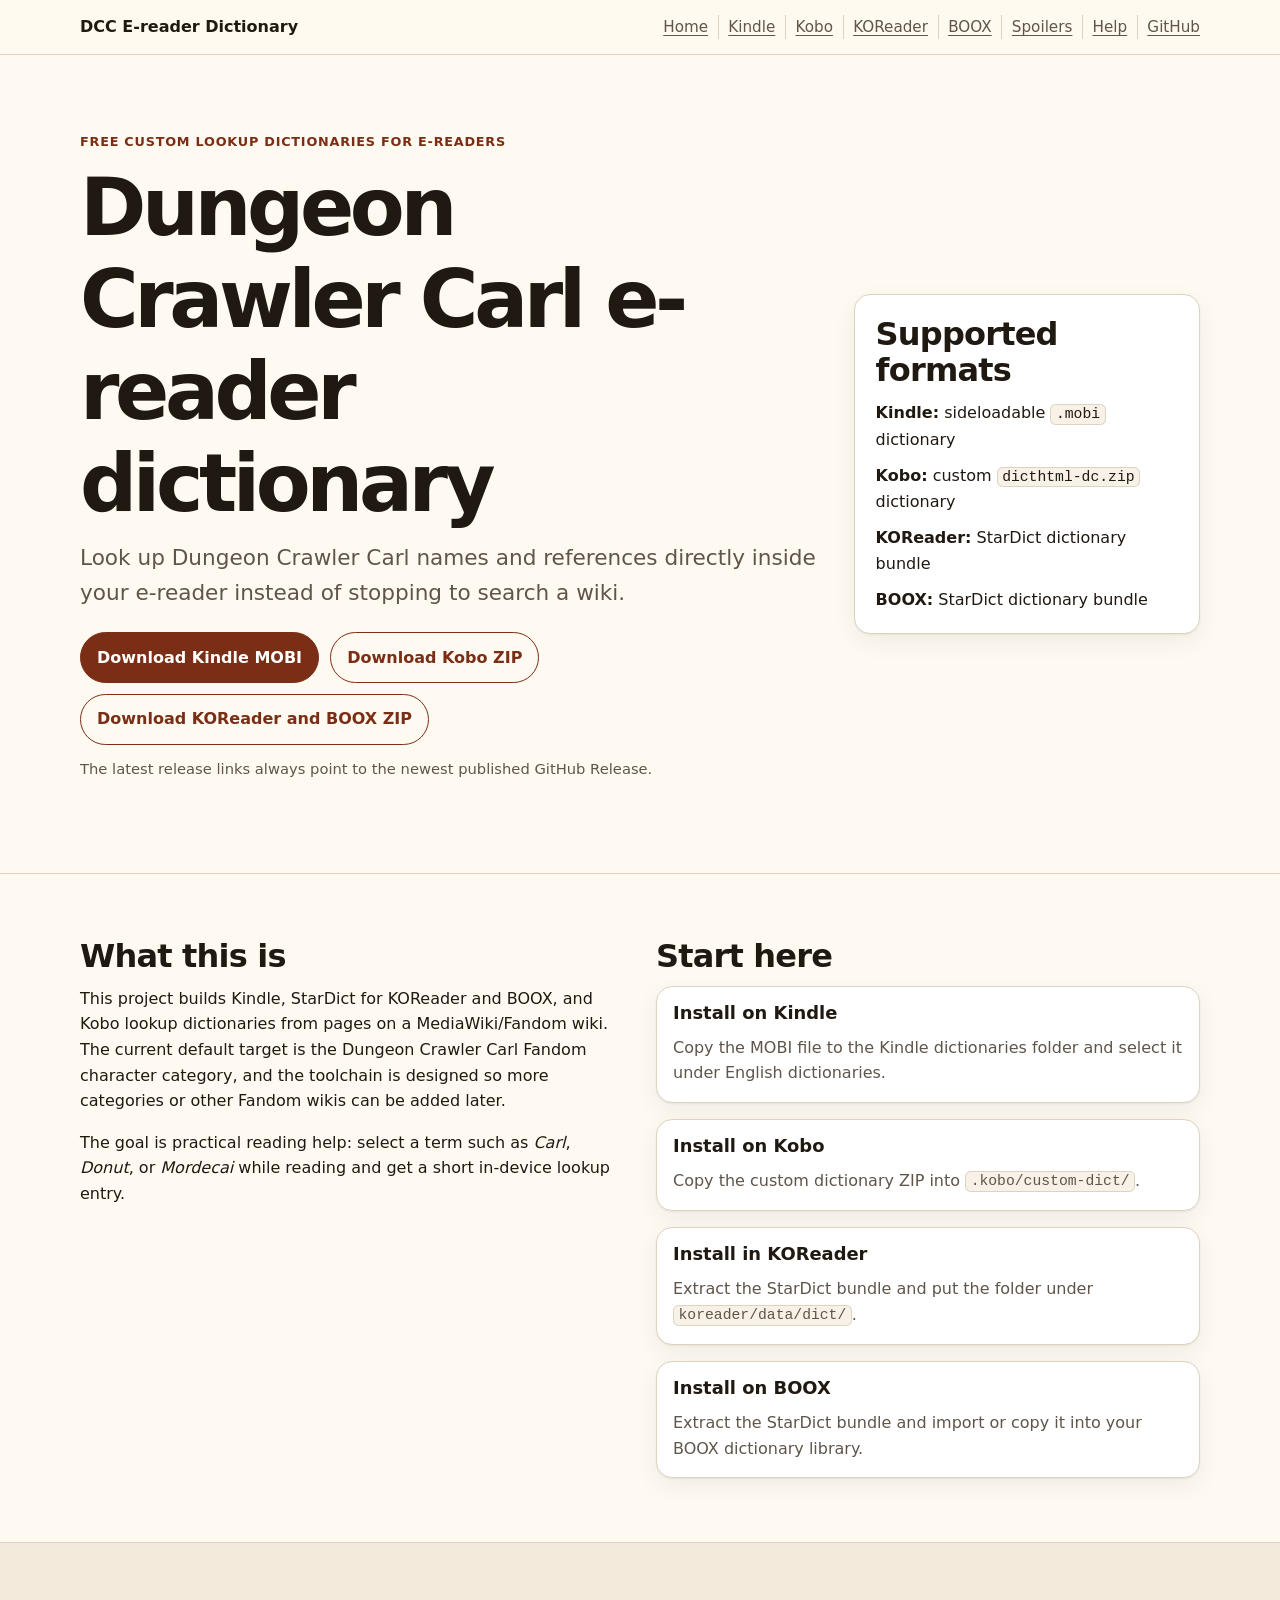
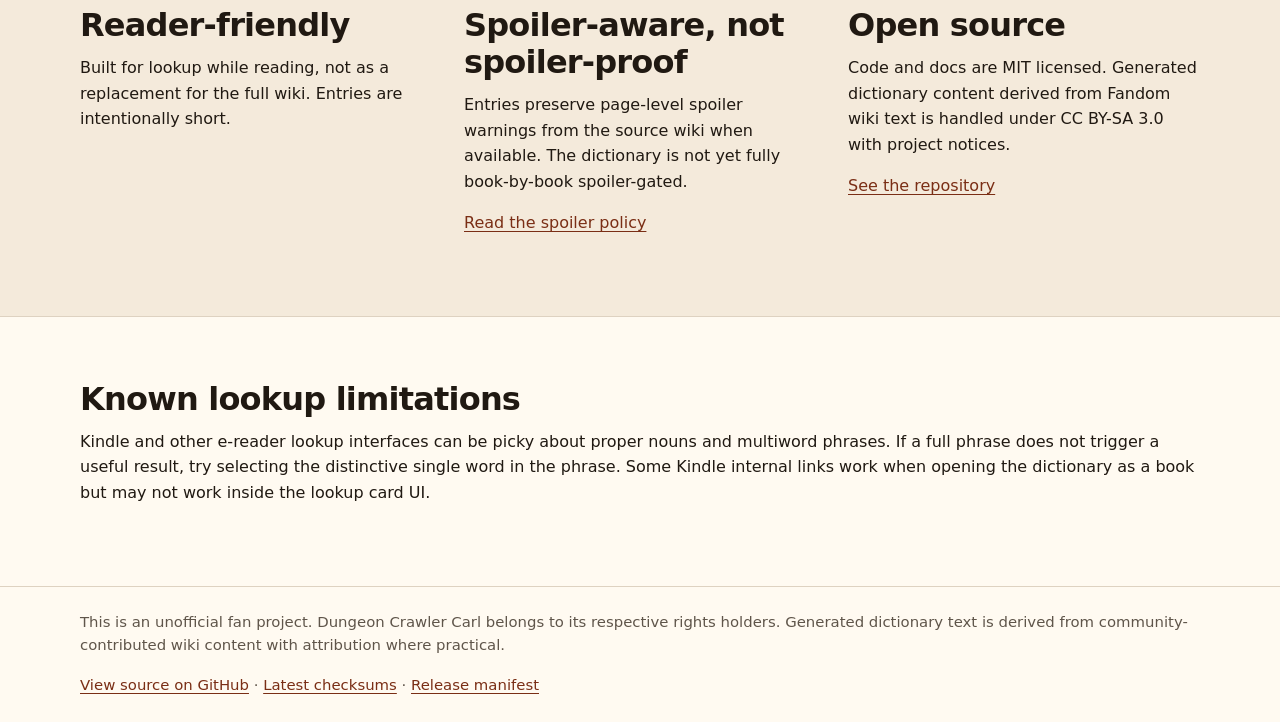
==== docs/index.html @ 83f8b3a8 "shrinking image sizes" ====
<!doctype html>
    <html lang="en">
    <head>
      <meta charset="utf-8">
      <meta name="viewport" content="width=device-width, initial-scale=1">
      <title>Dungeon Crawler Carl E-reader Dictionary</title>
      <meta name="description" content="A free custom Dungeon Crawler Carl lookup dictionary for Kindle, Kobo, KOReader, and BOOX.">
      <link rel="canonical" href="https://jmcguire.github.io/dungeon-crawler-carl-dict/">
      <meta property="og:type" content="website">
      <meta property="og:title" content="Dungeon Crawler Carl E-reader Dictionary">
      <meta property="og:description" content="A free custom Dungeon Crawler Carl lookup dictionary for Kindle, Kobo, KOReader, and BOOX.">
      <meta property="og:url" content="https://jmcguire.github.io/dungeon-crawler-carl-dict/">
      <meta property="og:image" content="https://jmcguire.github.io/dungeon-crawler-carl-dict/assets/social-card.jpg">
      <meta name="twitter:image" content="https://jmcguire.github.io/dungeon-crawler-carl-dict/assets/social-card.jpg">
      <meta name="twitter:card" content="summary_image_large">
      <meta name="google-site-verification" content="6KYwPrCHCxUuJw46l6IV0pWJskL85fET1DOc3cIApsE" />
      <link rel="stylesheet" href="styles.css">
      <script type="application/ld+json">
      {
        "@context": "https://schema.org",
        "@type": "SoftwareApplication",
        "name": "Dungeon Crawler Carl E-reader Dictionary",
        "applicationCategory": "ReferenceApplication",
        "operatingSystem": "Kindle, Kobo, KOReader, BOOX",
        "description": "A free custom Dungeon Crawler Carl lookup dictionary for Kindle, Kobo, KOReader, and BOOX.",
        "url": "https://jmcguire.github.io/dungeon-crawler-carl-dict/",
        "downloadUrl": "https://github.com/jmcguire/dungeon-crawler-carl-dict/releases/latest",
        "softwareVersion": "latest",
        "license": "https://github.com/jmcguire/dungeon-crawler-carl-dict/blob/main/LICENSE",
        "codeRepository": "https://github.com/jmcguire/dungeon-crawler-carl-dict",
        "author": {
          "@type": "Person",
          "name": "Justin McGuire"
        }
      }
      </script>

    </head>
    <body>
      <a class="skip-link" href="#main">Skip to content</a>
      <header class="site-header">
        <div class="container header-inner">
          <a class="brand" href="index.html">DCC E-reader Dictionary</a>

        <nav class="site-nav" aria-label="Primary navigation">
          <a href="index.html">Home</a>
          <a href="install-kindle/">Kindle</a>
          <a href="install-kobo/">Kobo</a>
          <a href="install-koreader/">KOReader</a>
          <a href="install-boox/">BOOX</a>
          <a href="spoilers/">Spoilers</a>
          <a href="help/">Help</a>
          <a href="https://github.com/jmcguire/dungeon-crawler-carl-dict">GitHub</a>
        </nav>

        </div>
      </header>
      <main id="main">
        <section class="hero">
  <div class="container hero-grid">
    <div>
      <p class="eyebrow">Free custom lookup dictionaries for e-readers</p>
      <h1>Dungeon Crawler Carl e-reader dictionary</h1>
      <p class="lede">Look up Dungeon Crawler Carl names and references directly inside your e-reader instead of stopping to search a wiki.</p>
      <div class="button-row" aria-label="Download options">
        <a class="button primary" href="https://github.com/jmcguire/dungeon-crawler-carl-dict/releases/latest/download/Dungeon-Crawler-Carl-Dictionary.mobi">Download Kindle MOBI</a>
        <a class="button" href="https://github.com/jmcguire/dungeon-crawler-carl-dict/releases/latest/download/dicthtml-dc.zip">Download Kobo ZIP</a>
        <a class="button" href="https://github.com/jmcguire/dungeon-crawler-carl-dict/releases/latest/download/Dungeon-Crawler-Carl-Dictionary-StarDict.zip">Download KOReader and BOOX ZIP</a>
      </div>
      <p class="small">The latest release links always point to the newest published GitHub Release.</p>
    </div>
    <aside class="callout" aria-label="Supported formats">
      <h2>Supported formats</h2>
      <ul class="clean-list">
        <li><strong>Kindle:</strong> sideloadable <code>.mobi</code> dictionary</li>
        <li><strong>Kobo:</strong> custom <code>dicthtml-dc.zip</code> dictionary</li>
        <li><strong>KOReader:</strong> StarDict dictionary bundle</li>
        <li><strong>BOOX:</strong> StarDict dictionary bundle</li>
      </ul>
    </aside>
  </div>
</section>

<section class="section">
  <div class="container two-column">
    <div>
      <h2>What this is</h2>
      <p>This project builds Kindle, StarDict for KOReader and BOOX, and Kobo lookup dictionaries from pages on a MediaWiki/Fandom wiki. The current default target is the Dungeon Crawler Carl Fandom character category, and the toolchain is designed so more categories or other Fandom wikis can be added later.</p>
      <p>The goal is practical reading help: select a term such as <em>Carl</em>, <em>Donut</em>, or <em>Mordecai</em> while reading and get a short in-device lookup entry.</p>
    </div>
    <div>
      <h2>Start here</h2>
      <div class="card-list">
        <a class="card" href="install-kindle/">
          <h3>Install on Kindle</h3>
          <p>Copy the MOBI file to the Kindle dictionaries folder and select it under English dictionaries.</p>
        </a>
        <a class="card" href="install-kobo/">
          <h3>Install on Kobo</h3>
          <p>Copy the custom dictionary ZIP into <code>.kobo/custom-dict/</code>.</p>
        </a>
        <a class="card" href="install-koreader/">
          <h3>Install in KOReader</h3>
          <p>Extract the StarDict bundle and put the folder under <code>koreader/data/dict/</code>.</p>
        </a>
        <a class="card" href="install-boox/">
          <h3>Install on BOOX</h3>
          <p>Extract the StarDict bundle and import or copy it into your BOOX dictionary library.</p>
        </a>
      </div>
    </div>
  </div>
</section>

<section class="section muted">
  <div class="container three-column">
    <div>
      <h2>Reader-friendly</h2>
      <p>Built for lookup while reading, not as a replacement for the full wiki. Entries are intentionally short.</p>
    </div>
    <div>
      <h2>Spoiler-aware, not spoiler-proof</h2>
      <p>Entries preserve page-level spoiler warnings from the source wiki when available. The dictionary is not yet fully book-by-book spoiler-gated.</p>
      <p><a href="spoilers/">Read the spoiler policy</a></p>
    </div>
    <div>
      <h2>Open source</h2>
      <p>Code and docs are MIT licensed. Generated dictionary content derived from Fandom wiki text is handled under CC BY-SA 3.0 with project notices.</p>
      <p><a href="https://github.com/jmcguire/dungeon-crawler-carl-dict">See the repository</a></p>
    </div>
  </div>
</section>

<section class="section">
  <div class="container">
    <h2>Known lookup limitations</h2>
    <p>Kindle and other e-reader lookup interfaces can be picky about proper nouns and multiword phrases. If a full phrase does not trigger a useful result, try selecting the distinctive single word in the phrase. Some Kindle internal links work when opening the dictionary as a book but may not work inside the lookup card UI.</p>
  </div>
</section>

      </main>
      <footer class="site-footer">
        <div class="container">
          <p>This is an unofficial fan project. Dungeon Crawler Carl belongs to its respective rights holders. Generated dictionary text is derived from community-contributed wiki content with attribution where practical.</p>
          <p><a href="https://github.com/jmcguire/dungeon-crawler-carl-dict">View source on GitHub</a> · <a href="https://github.com/jmcguire/dungeon-crawler-carl-dict/releases/latest/download/SHA256SUMS.txt">Latest checksums</a> · <a href="https://github.com/jmcguire/dungeon-crawler-carl-dict/releases/latest/download/release-manifest.json">Release manifest</a></p>
        </div>
      </footer>
    </body>
    </html>
---- docs/styles.css ----
:root {
  --bg: #fffaf1;
  --surface: #ffffff;
  --text: #201912;
  --muted: #5f554a;
  --border: #ded2c1;
  --accent: #7a2e15;
  --accent-dark: #4f1d0e;
  --soft: #f4eadb;
  --code: #f7f1e8;
  --shadow: 0 1px 2px rgba(0, 0, 0, 0.06), 0 8px 24px rgba(0, 0, 0, 0.06);
}

* {
  box-sizing: border-box;
}

html {
  font-size: 100%;
  scroll-behavior: smooth;
}

body {
  margin: 0;
  background: var(--bg);
  color: var(--text);
  font-family: system-ui, -apple-system, BlinkMacSystemFont, "Segoe UI", sans-serif;
  line-height: 1.6;
}

img, svg {
  max-width: 100%;
}

a {
  color: var(--accent);
  text-underline-offset: 0.18em;
}

a:hover {
  color: var(--accent-dark);
}

a:focus-visible,
button:focus-visible {
  outline: 3px solid var(--accent);
  outline-offset: 3px;
}

.container {
  width: min(1120px, calc(100% - 2rem));
  margin-inline: auto;
}

.narrow {
  max-width: 780px;
}

.skip-link {
  position: absolute;
  left: 1rem;
  top: 1rem;
  transform: translateY(-200%);
  background: var(--surface);
  padding: 0.5rem 0.75rem;
  border: 1px solid var(--border);
  border-radius: 0.5rem;
  z-index: 10;
}

.skip-link:focus {
  transform: translateY(0);
}

.site-header {
  border-bottom: 1px solid var(--border);
  background: rgba(255, 250, 241, 0.94);
}

.header-inner {
  display: flex;
  flex-wrap: wrap;
  align-items: center;
  justify-content: space-between;
  gap: 0.75rem 1rem;
  padding: 0.9rem 0;
}

.brand {
  font-weight: 800;
  color: var(--text);
  text-decoration: none;
}

.site-nav {
  display: flex;
  flex-wrap: wrap;
  gap: 0.35rem 0;
  align-items: center;
}

.site-nav a {
  color: var(--muted);
  font-size: 0.95rem;
  text-decoration: underline;
  text-decoration-thickness: 1px;
}

.site-nav a:hover {
  color: var(--accent);
}

.site-nav a + a {
  border-left: 1px solid var(--border);
  margin-left: 0.6rem;
  padding-left: 0.6rem;
}

.hero,
.page-title {
  padding: clamp(2.5rem, 6vw, 5rem) 0;
  border-bottom: 1px solid var(--border);
}

.hero-grid {
  display: grid;
  grid-template-columns: minmax(0, 1.5fr) minmax(280px, 0.7fr);
  gap: 2rem;
  align-items: center;
}

.eyebrow {
  margin: 0 0 0.6rem;
  color: var(--accent);
  font-weight: 800;
  letter-spacing: 0.06em;
  text-transform: uppercase;
  font-size: 0.8rem;
}

h1,
h2,
h3 {
  line-height: 1.15;
  margin: 0 0 0.7rem;
}

h1 {
  max-width: 12ch;
  font-size: clamp(2.35rem, 8vw, 5rem);
  letter-spacing: -0.055em;
}

.page-title h1 {
  max-width: 14ch;
}

h2 {
  font-size: clamp(1.45rem, 3vw, 2rem);
  letter-spacing: -0.025em;
}

h3 {
  font-size: 1.12rem;
}

p {
  margin: 0 0 1rem;
}

.lede {
  max-width: 62ch;
  color: var(--muted);
  font-size: clamp(1.1rem, 2.5vw, 1.35rem);
}

.small {
  color: var(--muted);
  font-size: 0.92rem;
}

.button-row {
  display: flex;
  flex-wrap: wrap;
  gap: 0.7rem;
  margin: 1.35rem 0 0.75rem;
}

.button {
  display: inline-flex;
  align-items: center;
  justify-content: center;
  min-height: 2.8rem;
  padding: 0.72rem 1rem;
  border: 1px solid var(--accent);
  border-radius: 999px;
  background: transparent;
  color: var(--accent);
  font-weight: 750;
  text-decoration: none;
}

.button:hover {
  background: var(--soft);
}

.button.primary {
  background: var(--accent);
  color: #fff;
}

.button.primary:hover {
  background: var(--accent-dark);
}

.callout,
.card {
  background: var(--surface);
  border: 1px solid var(--border);
  border-radius: 1rem;
  box-shadow: var(--shadow);
}

.callout {
  padding: 1.3rem;
}

.clean-list {
  list-style: none;
  margin: 0;
  padding: 0;
}

.clean-list li + li {
  margin-top: 0.65rem;
}

.section {
  padding: clamp(2rem, 5vw, 4rem) 0;
}

.section.muted {
  background: var(--soft);
  border-block: 1px solid var(--border);
}

.two-column,
.three-column {
  display: grid;
  gap: 2rem;
}

.two-column {
  grid-template-columns: repeat(2, minmax(0, 1fr));
}

.three-column {
  grid-template-columns: repeat(3, minmax(0, 1fr));
}

.card-list {
  display: grid;
  gap: 1rem;
}

.card {
  display: block;
  padding: 1rem;
  color: var(--text);
  text-decoration: none;
}

.card:hover {
  border-color: var(--accent);
}

.card p {
  color: var(--muted);
  margin-bottom: 0;
}

.steps {
  padding-left: 1.35rem;
}

.steps li + li {
  margin-top: 0.55rem;
}

code,
pre {
  font-family: ui-monospace, SFMono-Regular, Menlo, Consolas, "Liberation Mono", monospace;
}

code {
  background: var(--code);
  border: 1px solid var(--border);
  border-radius: 0.35rem;
  padding: 0.08rem 0.28rem;
  font-size: 0.92em;
}

pre {
  overflow-x: auto;
  background: var(--code);
  border: 1px solid var(--border);
  border-radius: 0.8rem;
  padding: 1rem;
  margin: 1rem 0 1.6rem;
}

pre code {
  background: transparent;
  border: 0;
  padding: 0;
}

.site-footer {
  border-top: 1px solid var(--border);
  color: var(--muted);
  padding: 1.5rem 0;
  font-size: 0.93rem;
}

.site-footer p:last-child {
  margin-bottom: 0;
}

@media (max-width: 820px) {
  .hero-grid,
  .two-column,
  .three-column {
    grid-template-columns: 1fr;
  }

  h1,
  .page-title h1 {
    max-width: 13ch;
  }
}

@media (max-width: 520px) {
  .button {
    width: 100%;
  }

  .header-inner {
    align-items: flex-start;
  }

  .site-nav {
    width: 100%;
  }
}

@media (prefers-reduced-motion: reduce) {
  html {
    scroll-behavior: auto;
  }
}
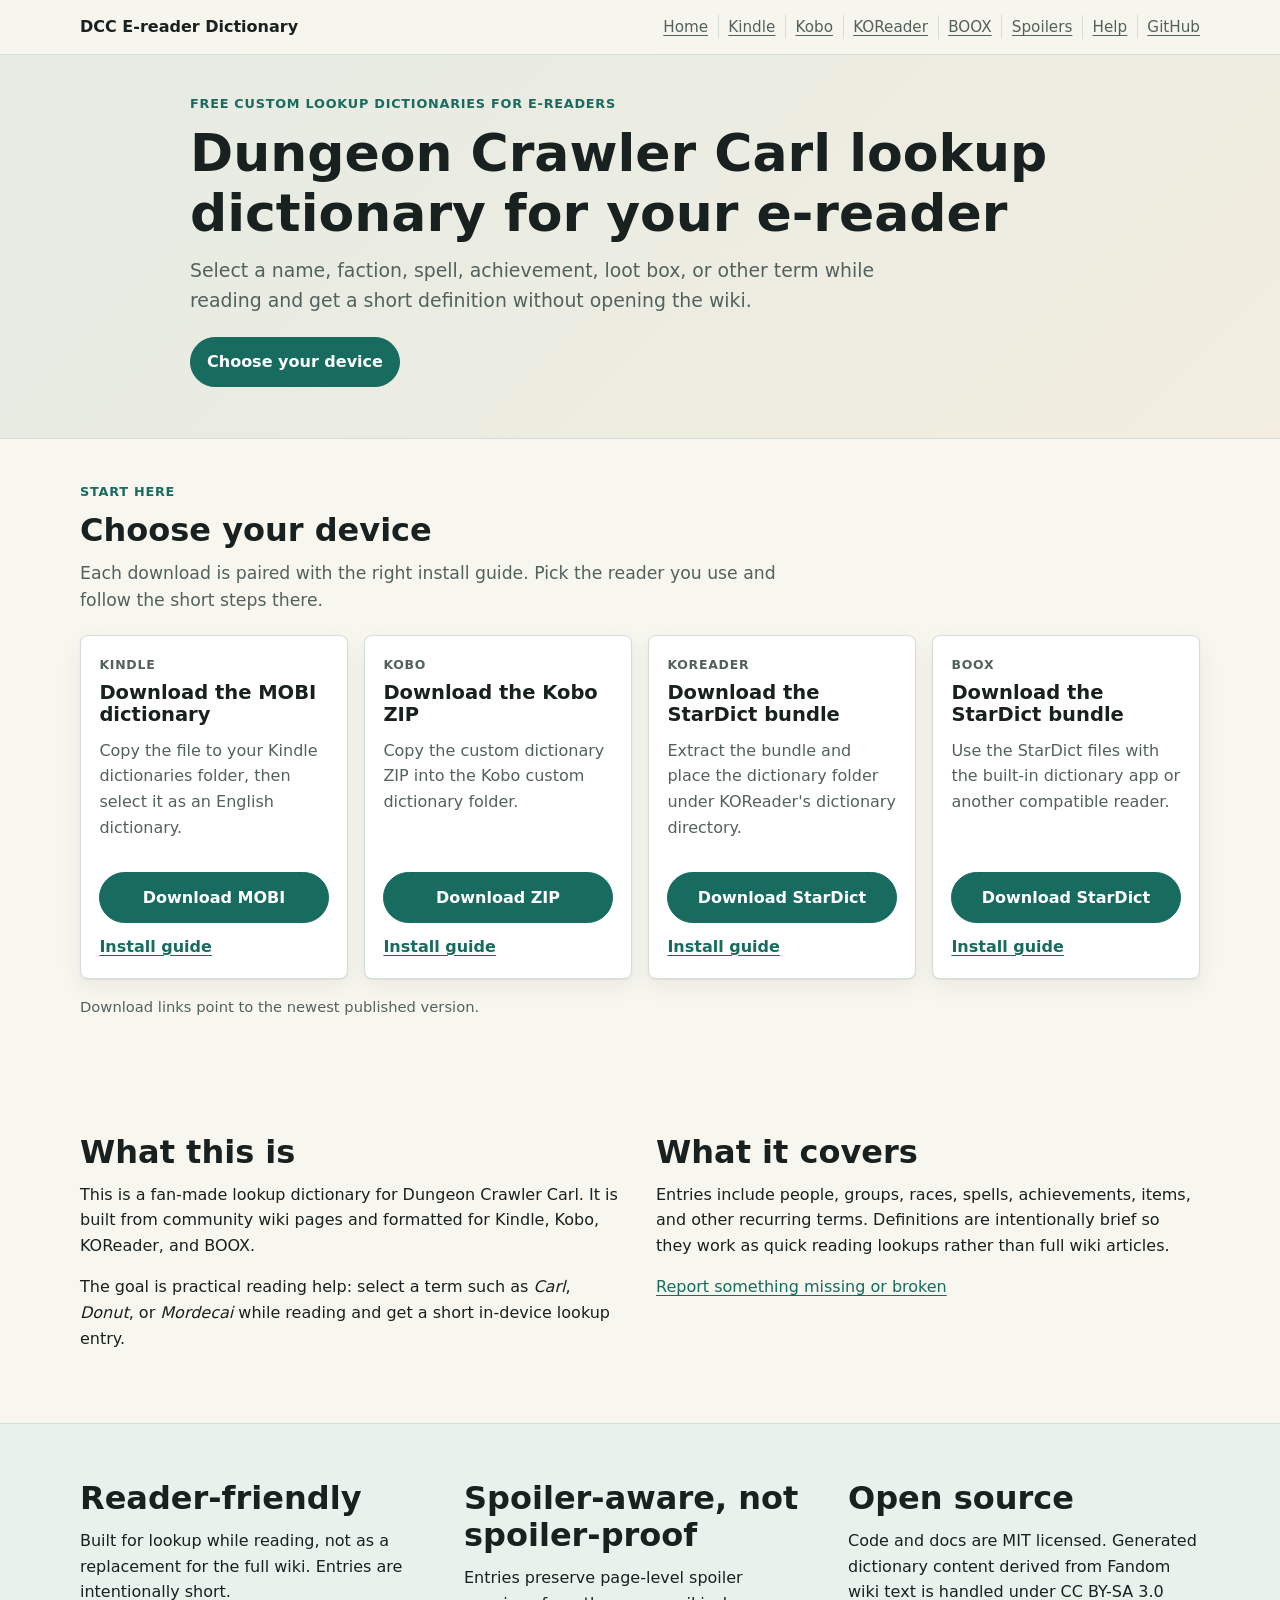
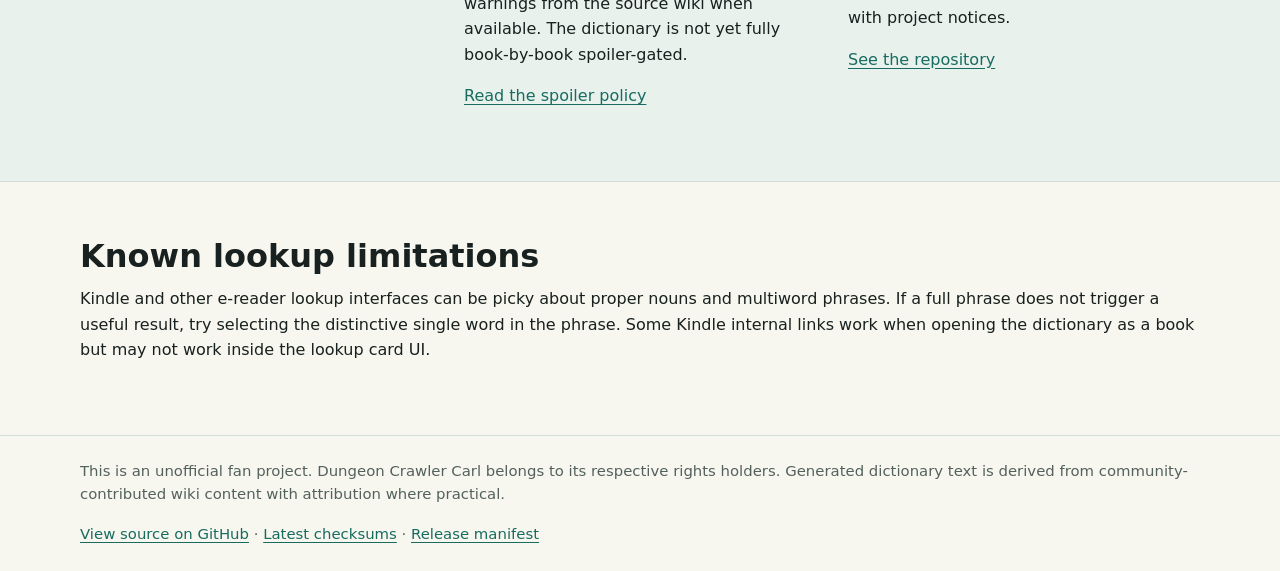
==== commit b48613ad: "Improve reader homepage device flow" ====
--- a/docs/index.html
+++ b/docs/index.html
@@ -57,27 +57,70 @@
       </header>
       <main id="main">
         <section class="hero">
-  <div class="container hero-grid">
-    <div>
-      <p class="eyebrow">Free custom lookup dictionaries for e-readers</p>
-      <h1>Dungeon Crawler Carl e-reader dictionary</h1>
-      <p class="lede">Look up Dungeon Crawler Carl names and references directly inside your e-reader instead of stopping to search a wiki.</p>
-      <div class="button-row" aria-label="Download options">
-        <a class="button primary" href="https://github.com/jmcguire/dungeon-crawler-carl-dict/releases/latest/download/Dungeon-Crawler-Carl-Dictionary.mobi">Download Kindle MOBI</a>
-        <a class="button" href="https://github.com/jmcguire/dungeon-crawler-carl-dict/releases/latest/download/dicthtml-dc.zip">Download Kobo ZIP</a>
-        <a class="button" href="https://github.com/jmcguire/dungeon-crawler-carl-dict/releases/latest/download/Dungeon-Crawler-Carl-Dictionary-StarDict.zip">Download KOReader and BOOX ZIP</a>
-      </div>
-      <p class="small">The latest release links always point to the newest published GitHub Release.</p>
+  <div class="container hero-copy">
+    <p class="eyebrow">Free custom lookup dictionaries for e-readers</p>
+    <h1>Dungeon Crawler Carl lookup dictionary for your e-reader</h1>
+    <p class="lede">Select a name, faction, spell, achievement, loot box, or other term while reading and get a short definition without opening the wiki.</p>
+    <div class="button-row">
+      <a class="button primary" href="#choose-device">Choose your device</a>
     </div>
-    <aside class="callout" aria-label="Supported formats">
-      <h2>Supported formats</h2>
-      <ul class="clean-list">
-        <li><strong>Kindle:</strong> sideloadable <code>.mobi</code> dictionary</li>
-        <li><strong>Kobo:</strong> custom <code>dicthtml-dc.zip</code> dictionary</li>
-        <li><strong>KOReader:</strong> StarDict dictionary bundle</li>
-        <li><strong>BOOX:</strong> StarDict dictionary bundle</li>
-      </ul>
-    </aside>
+  </div>
+</section>
+
+<section class="section device-section" id="choose-device">
+  <div class="container">
+    <div class="section-heading">
+      <p class="eyebrow">Start here</p>
+      <h2>Choose your device</h2>
+      <p>Each download is paired with the right install guide. Pick the reader you use and follow the short steps there.</p>
+    </div>
+    <div class="device-grid">
+      <article class="device-card">
+        <div>
+          <p class="device-label">Kindle</p>
+          <h3>Download the MOBI dictionary</h3>
+          <p>Copy the file to your Kindle dictionaries folder, then select it as an English dictionary.</p>
+        </div>
+        <div class="device-actions">
+          <a class="button primary" href="https://github.com/jmcguire/dungeon-crawler-carl-dict/releases/latest/download/Dungeon-Crawler-Carl-Dictionary.mobi">Download MOBI</a>
+          <a class="text-link" href="install-kindle/">Install guide</a>
+        </div>
+      </article>
+      <article class="device-card">
+        <div>
+          <p class="device-label">Kobo</p>
+          <h3>Download the Kobo ZIP</h3>
+          <p>Copy the custom dictionary ZIP into the Kobo custom dictionary folder.</p>
+        </div>
+        <div class="device-actions">
+          <a class="button primary" href="https://github.com/jmcguire/dungeon-crawler-carl-dict/releases/latest/download/dicthtml-dc.zip">Download ZIP</a>
+          <a class="text-link" href="install-kobo/">Install guide</a>
+        </div>
+      </article>
+      <article class="device-card">
+        <div>
+          <p class="device-label">KOReader</p>
+          <h3>Download the StarDict bundle</h3>
+          <p>Extract the bundle and place the dictionary folder under KOReader's dictionary directory.</p>
+        </div>
+        <div class="device-actions">
+          <a class="button primary" href="https://github.com/jmcguire/dungeon-crawler-carl-dict/releases/latest/download/Dungeon-Crawler-Carl-Dictionary-StarDict.zip">Download StarDict</a>
+          <a class="text-link" href="install-koreader/">Install guide</a>
+        </div>
+      </article>
+      <article class="device-card">
+        <div>
+          <p class="device-label">BOOX</p>
+          <h3>Download the StarDict bundle</h3>
+          <p>Use the StarDict files with the built-in dictionary app or another compatible reader.</p>
+        </div>
+        <div class="device-actions">
+          <a class="button primary" href="https://github.com/jmcguire/dungeon-crawler-carl-dict/releases/latest/download/Dungeon-Crawler-Carl-Dictionary-StarDict.zip">Download StarDict</a>
+          <a class="text-link" href="install-boox/">Install guide</a>
+        </div>
+      </article>
+    </div>
+    <p class="small release-note">Download links point to the newest published version.</p>
   </div>
 </section>
 
@@ -85,29 +128,13 @@
   <div class="container two-column">
     <div>
       <h2>What this is</h2>
-      <p>This project builds Kindle, StarDict for KOReader and BOOX, and Kobo lookup dictionaries from pages on a MediaWiki/Fandom wiki. The current default target is the Dungeon Crawler Carl Fandom character category, and the toolchain is designed so more categories or other Fandom wikis can be added later.</p>
+      <p>This is a fan-made lookup dictionary for Dungeon Crawler Carl. It is built from community wiki pages and formatted for Kindle, Kobo, KOReader, and BOOX.</p>
       <p>The goal is practical reading help: select a term such as <em>Carl</em>, <em>Donut</em>, or <em>Mordecai</em> while reading and get a short in-device lookup entry.</p>
     </div>
     <div>
-      <h2>Start here</h2>
-      <div class="card-list">
-        <a class="card" href="install-kindle/">
-          <h3>Install on Kindle</h3>
-          <p>Copy the MOBI file to the Kindle dictionaries folder and select it under English dictionaries.</p>
-        </a>
-        <a class="card" href="install-kobo/">
-          <h3>Install on Kobo</h3>
-          <p>Copy the custom dictionary ZIP into <code>.kobo/custom-dict/</code>.</p>
-        </a>
-        <a class="card" href="install-koreader/">
-          <h3>Install in KOReader</h3>
-          <p>Extract the StarDict bundle and put the folder under <code>koreader/data/dict/</code>.</p>
-        </a>
-        <a class="card" href="install-boox/">
-          <h3>Install on BOOX</h3>
-          <p>Extract the StarDict bundle and import or copy it into your BOOX dictionary library.</p>
-        </a>
-      </div>
+      <h2>What it covers</h2>
+      <p>Entries include people, groups, races, spells, achievements, items, and other recurring terms. Definitions are intentionally brief so they work as quick reading lookups rather than full wiki articles.</p>
+      <p><a href="help/">Report something missing or broken</a></p>
     </div>
   </div>
 </section>
--- a/docs/styles.css
+++ b/docs/styles.css
@@ -1,13 +1,13 @@
 :root {
-  --bg: #fffaf1;
+  --bg: #f7f6ef;
   --surface: #ffffff;
-  --text: #201912;
-  --muted: #5f554a;
-  --border: #ded2c1;
-  --accent: #7a2e15;
-  --accent-dark: #4f1d0e;
-  --soft: #f4eadb;
-  --code: #f7f1e8;
+  --text: #18211f;
+  --muted: #53615d;
+  --border: #d5ddd7;
+  --accent: #176b5f;
+  --accent-dark: #0f433d;
+  --soft: #e9f1ed;
+  --code: #eef3f0;
   --shadow: 0 1px 2px rgba(0, 0, 0, 0.06), 0 8px 24px rgba(0, 0, 0, 0.06);
 }
 
@@ -74,7 +74,7 @@
 
 .site-header {
   border-bottom: 1px solid var(--border);
-  background: rgba(255, 250, 241, 0.94);
+  background: rgba(247, 246, 239, 0.96);
 }
 
 .header-inner {
@@ -118,15 +118,18 @@
 
 .hero,
 .page-title {
-  padding: clamp(2.5rem, 6vw, 5rem) 0;
+  padding: 2.4rem 0;
   border-bottom: 1px solid var(--border);
 }
 
-.hero-grid {
-  display: grid;
-  grid-template-columns: minmax(0, 1.5fr) minmax(280px, 0.7fr);
-  gap: 2rem;
-  align-items: center;
+.hero {
+  background:
+    linear-gradient(135deg, rgba(23, 107, 95, 0.08), rgba(184, 135, 47, 0.08)),
+    var(--bg);
+}
+
+.hero-copy {
+  max-width: 900px;
 }
 
 .eyebrow {
@@ -146,9 +149,9 @@
 }
 
 h1 {
-  max-width: 12ch;
-  font-size: clamp(2.35rem, 8vw, 5rem);
-  letter-spacing: -0.055em;
+  max-width: 900px;
+  font-size: 3.25rem;
+  letter-spacing: 0;
 }
 
 .page-title h1 {
@@ -156,8 +159,8 @@
 }
 
 h2 {
-  font-size: clamp(1.45rem, 3vw, 2rem);
-  letter-spacing: -0.025em;
+  font-size: 2rem;
+  letter-spacing: 0;
 }
 
 h3 {
@@ -171,7 +174,7 @@
 .lede {
   max-width: 62ch;
   color: var(--muted);
-  font-size: clamp(1.1rem, 2.5vw, 1.35rem);
+  font-size: 1.18rem;
 }
 
 .small {
@@ -214,10 +217,11 @@
 }
 
 .callout,
-.card {
+.card,
+.device-card {
   background: var(--surface);
   border: 1px solid var(--border);
-  border-radius: 1rem;
+  border-radius: 0.5rem;
   box-shadow: var(--shadow);
 }
 
@@ -236,12 +240,75 @@
 }
 
 .section {
-  padding: clamp(2rem, 5vw, 4rem) 0;
+  padding: 3.5rem 0;
+}
+
+.device-section {
+  padding: 2.7rem 0;
 }
 
 .section.muted {
   background: var(--soft);
   border-block: 1px solid var(--border);
+}
+
+.section-heading {
+  max-width: 720px;
+  margin-bottom: 1.25rem;
+}
+
+.section-heading p:last-child {
+  color: var(--muted);
+  font-size: 1.08rem;
+}
+
+.device-grid {
+  display: grid;
+  grid-template-columns: repeat(4, minmax(0, 1fr));
+  gap: 1rem;
+}
+
+.device-card {
+  display: flex;
+  flex-direction: column;
+  justify-content: space-between;
+  min-height: 18rem;
+  padding: 1.15rem;
+}
+
+.device-card h3 {
+  font-size: 1.22rem;
+}
+
+.device-card p {
+  color: var(--muted);
+}
+
+.device-label {
+  margin-bottom: 0.45rem;
+  color: var(--accent);
+  font-size: 0.78rem;
+  font-weight: 850;
+  letter-spacing: 0.06em;
+  text-transform: uppercase;
+}
+
+.device-actions {
+  display: grid;
+  gap: 0.7rem;
+  margin-top: 1rem;
+}
+
+.device-actions .button {
+  width: 100%;
+}
+
+.text-link {
+  font-weight: 750;
+}
+
+.release-note {
+  margin-top: 1rem;
 }
 
 .two-column,
@@ -327,15 +394,23 @@
 }
 
 @media (max-width: 820px) {
-  .hero-grid,
   .two-column,
   .three-column {
     grid-template-columns: 1fr;
   }
 
+  .device-grid {
+    grid-template-columns: repeat(2, minmax(0, 1fr));
+  }
+
   h1,
   .page-title h1 {
-    max-width: 13ch;
+    max-width: 16ch;
+    font-size: 2.7rem;
+  }
+
+  h2 {
+    font-size: 1.7rem;
   }
 }
 
@@ -351,6 +426,33 @@
   .site-nav {
     width: 100%;
   }
+
+  .hero,
+  .page-title {
+    padding: 2.2rem 0;
+  }
+
+  h1,
+  .page-title h1 {
+    max-width: 100%;
+    font-size: 2.25rem;
+  }
+
+  .lede {
+    font-size: 1.08rem;
+  }
+
+  .section {
+    padding: 2.5rem 0;
+  }
+
+  .device-grid {
+    grid-template-columns: 1fr;
+  }
+
+  .device-card {
+    min-height: 0;
+  }
 }
 
 @media (prefers-reduced-motion: reduce) {
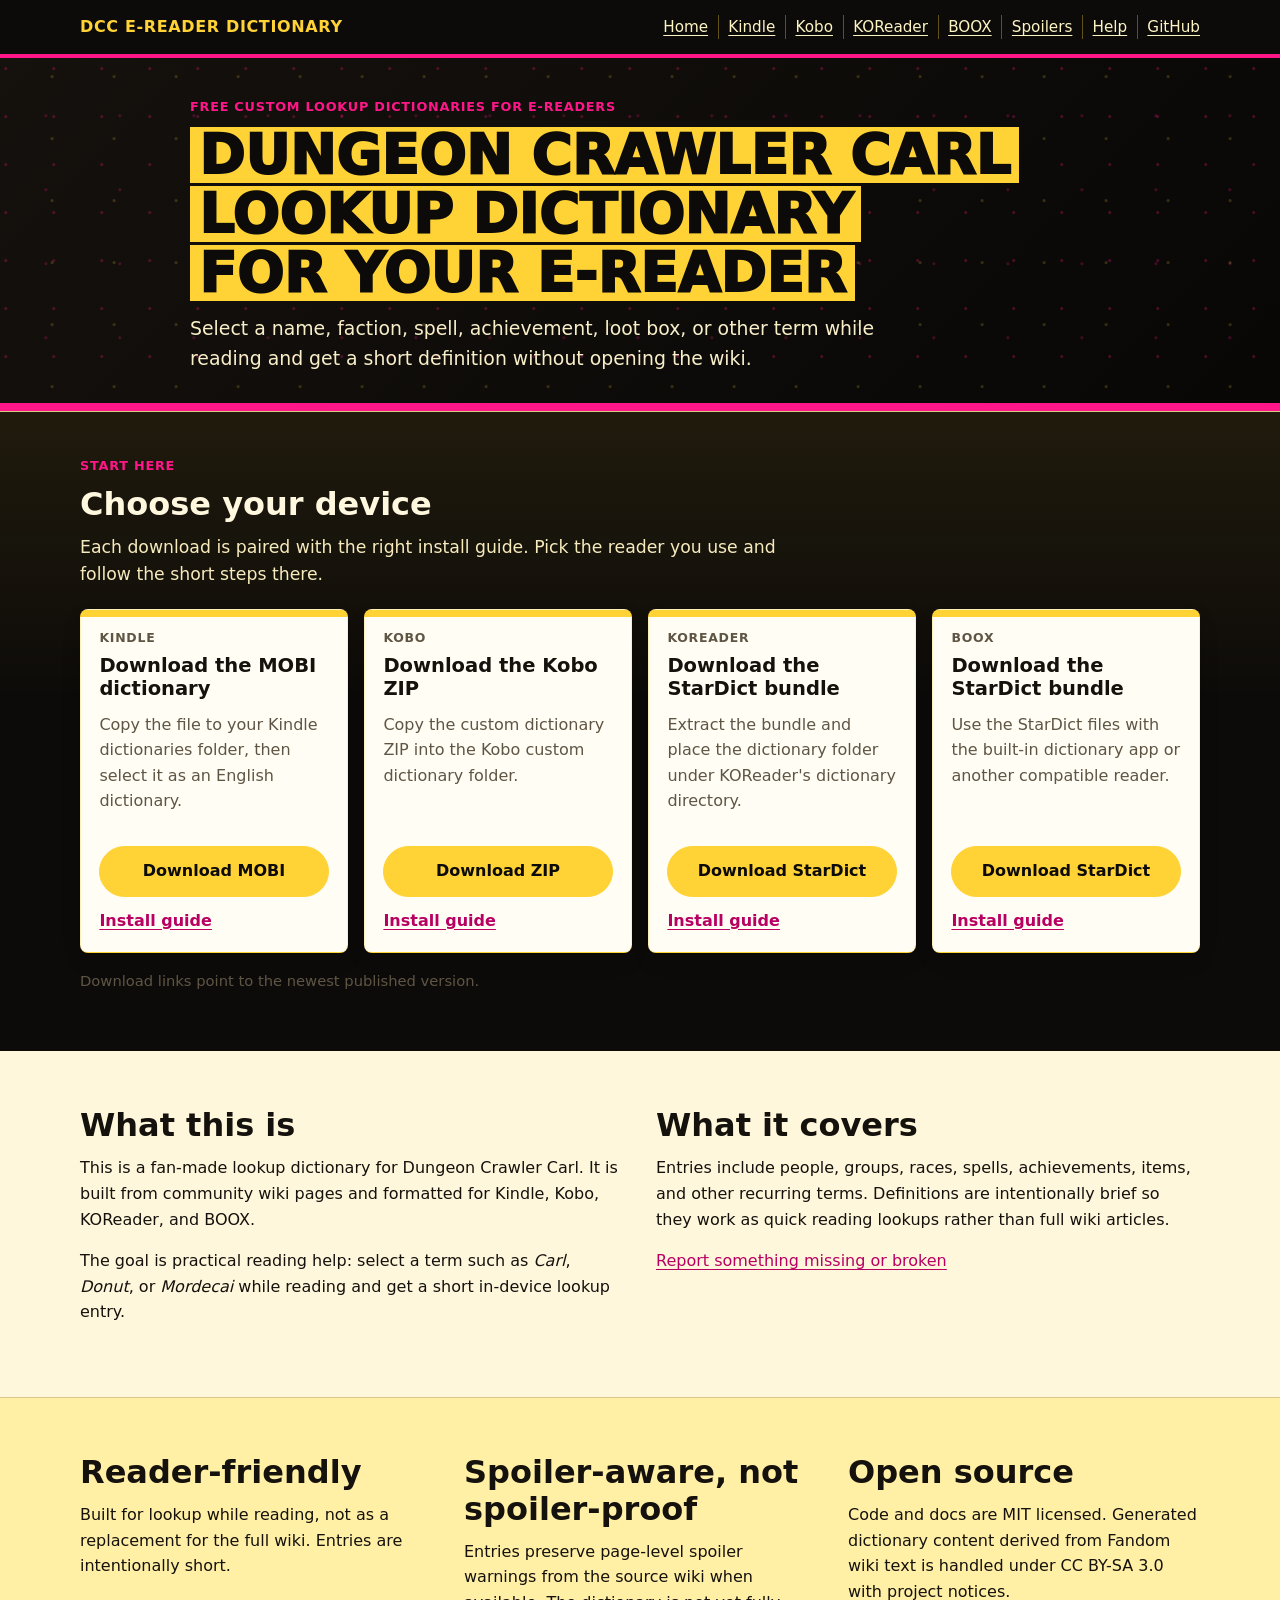
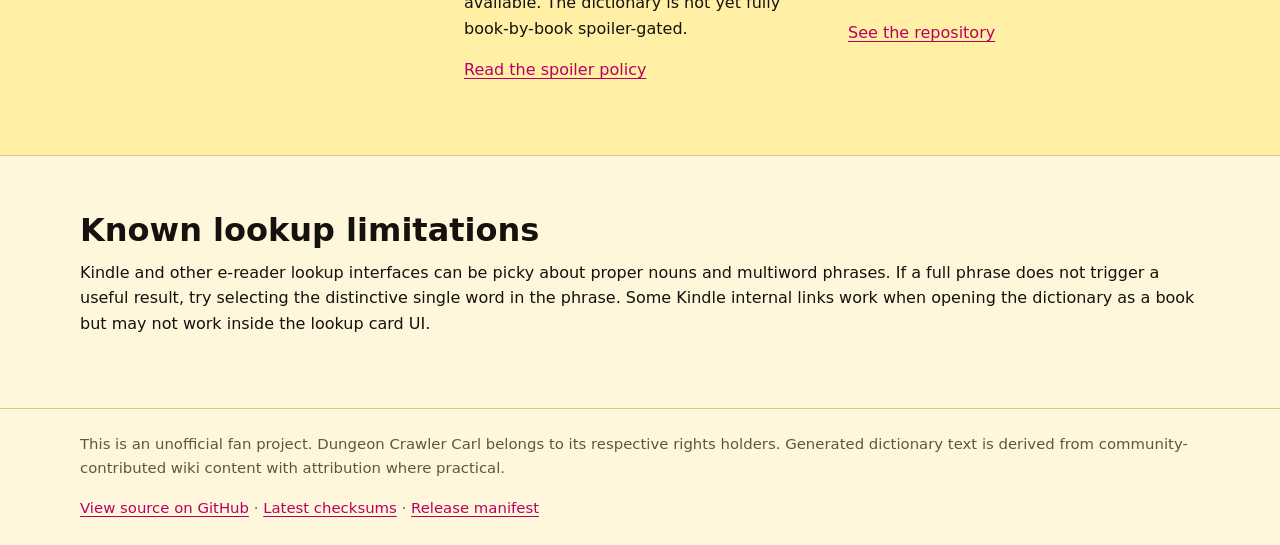
==== commit fa46ad7b: "more of a DCC-inspired design" ====
--- a/docs/index.html
+++ b/docs/index.html
@@ -59,11 +59,12 @@
         <section class="hero">
   <div class="container hero-copy">
     <p class="eyebrow">Free custom lookup dictionaries for e-readers</p>
-    <h1>Dungeon Crawler Carl lookup dictionary for your e-reader</h1>
+    <h1>
+      <span>Dungeon Crawler Carl</span>
+      <span>lookup dictionary</span>
+      <span>for your e-reader</span>
+    </h1>
     <p class="lede">Select a name, faction, spell, achievement, loot box, or other term while reading and get a short definition without opening the wiki.</p>
-    <div class="button-row">
-      <a class="button primary" href="#choose-device">Choose your device</a>
-    </div>
   </div>
 </section>
 
--- a/docs/styles.css
+++ b/docs/styles.css
@@ -1,13 +1,17 @@
 :root {
-  --bg: #f7f6ef;
-  --surface: #ffffff;
-  --text: #18211f;
-  --muted: #53615d;
-  --border: #d5ddd7;
-  --accent: #176b5f;
-  --accent-dark: #0f433d;
-  --soft: #e9f1ed;
-  --code: #eef3f0;
+  --bg: #fff7dc;
+  --surface: #fffdf4;
+  --text: #15110d;
+  --muted: #5f5544;
+  --border: #dbc887;
+  --accent: #b80062;
+  --accent-dark: #7f003f;
+  --yellow: #ffd335;
+  --yellow-soft: #fff0a6;
+  --pink: #ff1688;
+  --ink: #0d0b09;
+  --soft: #fff1b8;
+  --code: #fff4c9;
   --shadow: 0 1px 2px rgba(0, 0, 0, 0.06), 0 8px 24px rgba(0, 0, 0, 0.06);
 }
 
@@ -61,9 +65,10 @@
   left: 1rem;
   top: 1rem;
   transform: translateY(-200%);
-  background: var(--surface);
+  background: var(--yellow);
+  color: var(--ink);
   padding: 0.5rem 0.75rem;
-  border: 1px solid var(--border);
+  border: 2px solid var(--ink);
   border-radius: 0.5rem;
   z-index: 10;
 }
@@ -73,8 +78,8 @@
 }
 
 .site-header {
-  border-bottom: 1px solid var(--border);
-  background: rgba(247, 246, 239, 0.96);
+  border-bottom: 4px solid var(--pink);
+  background: var(--ink);
 }
 
 .header-inner {
@@ -88,8 +93,10 @@
 
 .brand {
   font-weight: 800;
-  color: var(--text);
+  color: var(--yellow);
   text-decoration: none;
+  text-transform: uppercase;
+  letter-spacing: 0.04em;
 }
 
 .site-nav {
@@ -100,18 +107,18 @@
 }
 
 .site-nav a {
-  color: var(--muted);
+  color: #fdf4c4;
   font-size: 0.95rem;
   text-decoration: underline;
   text-decoration-thickness: 1px;
 }
 
 .site-nav a:hover {
-  color: var(--accent);
+  color: var(--yellow);
 }
 
 .site-nav a + a {
-  border-left: 1px solid var(--border);
+  border-left: 1px solid rgba(255, 211, 53, 0.35);
   margin-left: 0.6rem;
   padding-left: 0.6rem;
 }
@@ -123,9 +130,25 @@
 }
 
 .hero {
+  position: relative;
+  overflow: hidden;
   background:
-    linear-gradient(135deg, rgba(23, 107, 95, 0.08), rgba(184, 135, 47, 0.08)),
-    var(--bg);
+    radial-gradient(circle at 12% 22%, rgba(255, 22, 136, 0.26) 0 1px, transparent 2px),
+    radial-gradient(circle at 84% 30%, rgba(255, 211, 53, 0.18) 0 1px, transparent 2px),
+    radial-gradient(circle at 62% 78%, rgba(255, 22, 136, 0.22) 0 1px, transparent 2px),
+    linear-gradient(135deg, #15110d 0%, #080706 100%);
+  background-size: 48px 48px, 62px 62px, 74px 74px, auto;
+  color: #fff7dc;
+}
+
+.hero::after {
+  position: absolute;
+  right: 0;
+  bottom: 0;
+  left: 0;
+  height: 0.5rem;
+  background: var(--pink);
+  content: "";
 }
 
 .hero-copy {
@@ -141,6 +164,11 @@
   font-size: 0.8rem;
 }
 
+.hero .eyebrow,
+.device-section .eyebrow {
+  color: var(--pink);
+}
+
 h1,
 h2,
 h3 {
@@ -154,6 +182,21 @@
   letter-spacing: 0;
 }
 
+.hero h1 {
+  font-size: 3.45rem;
+  text-transform: uppercase;
+}
+
+.hero h1 span {
+  display: table;
+  margin-bottom: 0.18rem;
+  padding: 0.04em 0.16em 0.02em;
+  background: var(--yellow);
+  color: var(--ink);
+  font-weight: 950;
+  line-height: 0.96;
+}
+
 .page-title h1 {
   max-width: 14ch;
 }
@@ -175,18 +218,16 @@
   max-width: 62ch;
   color: var(--muted);
   font-size: 1.18rem;
+  margin-bottom: 0;
+}
+
+.hero .lede {
+  color: #f8efc9;
 }
 
 .small {
   color: var(--muted);
   font-size: 0.92rem;
-}
-
-.button-row {
-  display: flex;
-  flex-wrap: wrap;
-  gap: 0.7rem;
-  margin: 1.35rem 0 0.75rem;
 }
 
 .button {
@@ -204,16 +245,21 @@
 }
 
 .button:hover {
-  background: var(--soft);
+  border-color: var(--pink);
+  background: var(--pink);
+  color: #fff;
 }
 
 .button.primary {
-  background: var(--accent);
+  border-color: var(--yellow);
+  background: var(--yellow);
+  color: var(--ink);
+}
+
+.button.primary:hover {
+  border-color: var(--pink);
+  background: var(--pink);
   color: #fff;
-}
-
-.button.primary:hover {
-  background: var(--accent-dark);
 }
 
 .callout,
@@ -248,8 +294,15 @@
 }
 
 .section.muted {
-  background: var(--soft);
+  background: var(--yellow-soft);
   border-block: 1px solid var(--border);
+}
+
+.device-section {
+  background:
+    linear-gradient(180deg, rgba(255, 211, 53, 0.08), transparent 45%),
+    var(--ink);
+  color: #fff8df;
 }
 
 .section-heading {
@@ -260,6 +313,10 @@
 .section-heading p:last-child {
   color: var(--muted);
   font-size: 1.08rem;
+}
+
+.device-section .section-heading p:last-child {
+  color: #f7eabd;
 }
 
 .device-grid {
@@ -274,6 +331,11 @@
   justify-content: space-between;
   min-height: 18rem;
   padding: 1.15rem;
+  border-color: rgba(255, 211, 53, 0.32);
+  background:
+    linear-gradient(180deg, var(--yellow) 0 0.42rem, transparent 0.42rem),
+    var(--surface);
+  color: var(--text);
 }
 
 .device-card h3 {
@@ -409,6 +471,10 @@
     font-size: 2.7rem;
   }
 
+  .hero h1 {
+    font-size: 2.7rem;
+  }
+
   h2 {
     font-size: 1.7rem;
   }
@@ -429,7 +495,7 @@
 
   .hero,
   .page-title {
-    padding: 2.2rem 0;
+    padding: 1.65rem 0;
   }
 
   h1,
@@ -438,8 +504,12 @@
     font-size: 2.25rem;
   }
 
+  .hero h1 {
+    font-size: 2rem;
+  }
+
   .lede {
-    font-size: 1.08rem;
+    font-size: 1rem;
   }
 
   .section {
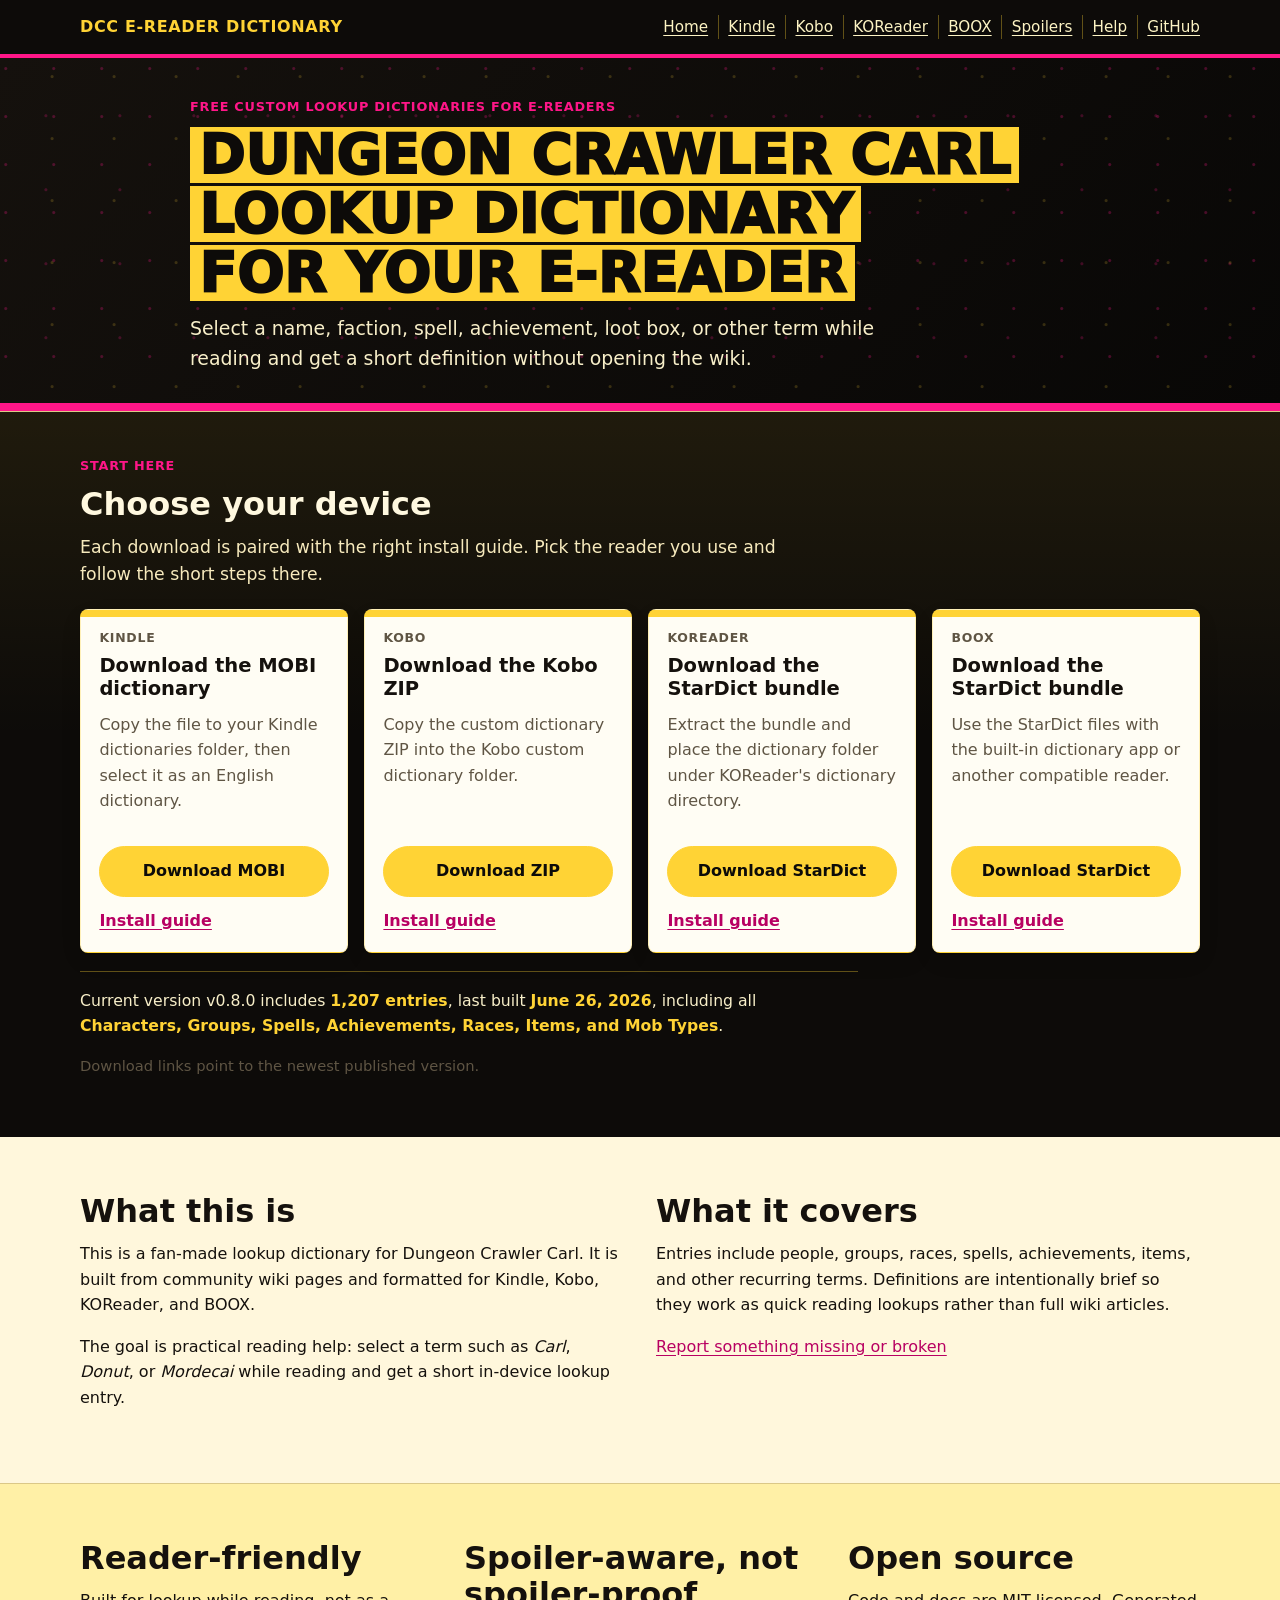
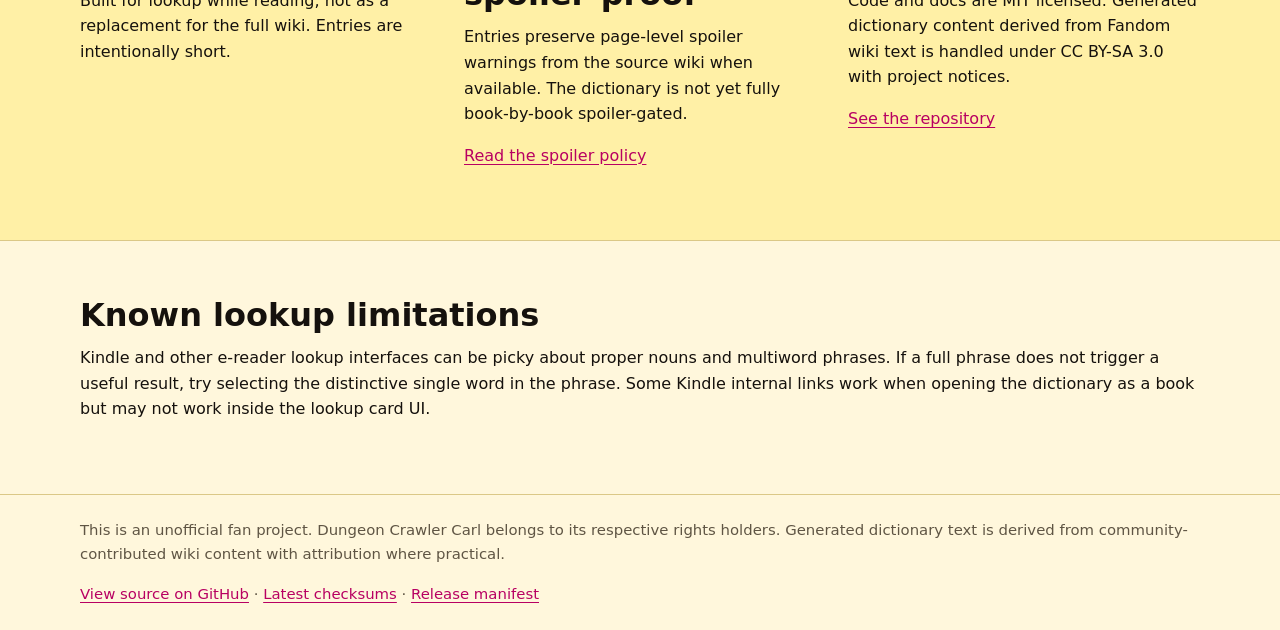
==== commit 767f2379: "publish entry counts to the docs page" ====
--- a/docs/index.html
+++ b/docs/index.html
@@ -3,26 +3,30 @@
     <head>
       <meta charset="utf-8">
       <meta name="viewport" content="width=device-width, initial-scale=1">
-      <title>Dungeon Crawler Carl E-reader Dictionary</title>
-      <meta name="description" content="A free custom Dungeon Crawler Carl lookup dictionary for Kindle, Kobo, KOReader, and BOOX.">
+      <title>Dungeon Crawler Carl Lookup Dictionary</title>
+      <meta name="description" content="Free e-reader lookup dictionary downloads and install guides for Kindle, Kobo, KOReader, and BOOX.">
       <link rel="canonical" href="https://jmcguire.github.io/dungeon-crawler-carl-dict/">
       <meta property="og:type" content="website">
-      <meta property="og:title" content="Dungeon Crawler Carl E-reader Dictionary">
-      <meta property="og:description" content="A free custom Dungeon Crawler Carl lookup dictionary for Kindle, Kobo, KOReader, and BOOX.">
+      <meta property="og:title" content="Dungeon Crawler Carl Lookup Dictionary">
+      <meta property="og:description" content="Free e-reader lookup dictionary downloads and install guides for Kindle, Kobo, KOReader, and BOOX.">
       <meta property="og:url" content="https://jmcguire.github.io/dungeon-crawler-carl-dict/">
       <meta property="og:image" content="https://jmcguire.github.io/dungeon-crawler-carl-dict/assets/social-card.jpg">
+      <meta property="og:image:width" content="1774">
+      <meta property="og:image:height" content="887">
+      <meta property="og:image:alt" content="Dungeon Crawler Carl lookup dictionary banner with Carl, Princess Donut, and e-reader download text.">
       <meta name="twitter:image" content="https://jmcguire.github.io/dungeon-crawler-carl-dict/assets/social-card.jpg">
-      <meta name="twitter:card" content="summary_image_large">
+      <meta name="twitter:image:alt" content="Dungeon Crawler Carl lookup dictionary banner with Carl, Princess Donut, and e-reader download text.">
+      <meta name="twitter:card" content="summary_large_image">
       <meta name="google-site-verification" content="6KYwPrCHCxUuJw46l6IV0pWJskL85fET1DOc3cIApsE" />
       <link rel="stylesheet" href="styles.css">
       <script type="application/ld+json">
       {
         "@context": "https://schema.org",
         "@type": "SoftwareApplication",
-        "name": "Dungeon Crawler Carl E-reader Dictionary",
+        "name": "Dungeon Crawler Carl Lookup Dictionary",
         "applicationCategory": "ReferenceApplication",
         "operatingSystem": "Kindle, Kobo, KOReader, BOOX",
-        "description": "A free custom Dungeon Crawler Carl lookup dictionary for Kindle, Kobo, KOReader, and BOOX.",
+        "description": "Free e-reader lookup dictionary downloads and install guides for Kindle, Kobo, KOReader, and BOOX.",
         "url": "https://jmcguire.github.io/dungeon-crawler-carl-dict/",
         "downloadUrl": "https://github.com/jmcguire/dungeon-crawler-carl-dict/releases/latest",
         "softwareVersion": "latest",
@@ -121,6 +125,9 @@
         </div>
       </article>
     </div>
+    <!-- release-status:start -->
+    <p class="release-status">Current version v0.8.0 includes <strong>1,207 entries</strong>, last built <strong>June 26, 2026</strong>, including all <strong>Characters, Groups, Spells, Achievements, Races, Items, and Mob Types</strong>.</p>
+    <!-- release-status:end -->
     <p class="small release-note">Download links point to the newest published version.</p>
   </div>
 </section>
--- a/docs/styles.css
+++ b/docs/styles.css
@@ -373,6 +373,19 @@
   margin-top: 1rem;
 }
 
+.release-status {
+  max-width: 78ch;
+  margin: 1.15rem 0 0;
+  padding-top: 1rem;
+  border-top: 1px solid rgba(255, 211, 53, 0.35);
+  color: #f8efc9;
+  font-size: 0.98rem;
+}
+
+.release-status strong {
+  color: var(--yellow);
+}
+
 .two-column,
 .three-column {
   display: grid;
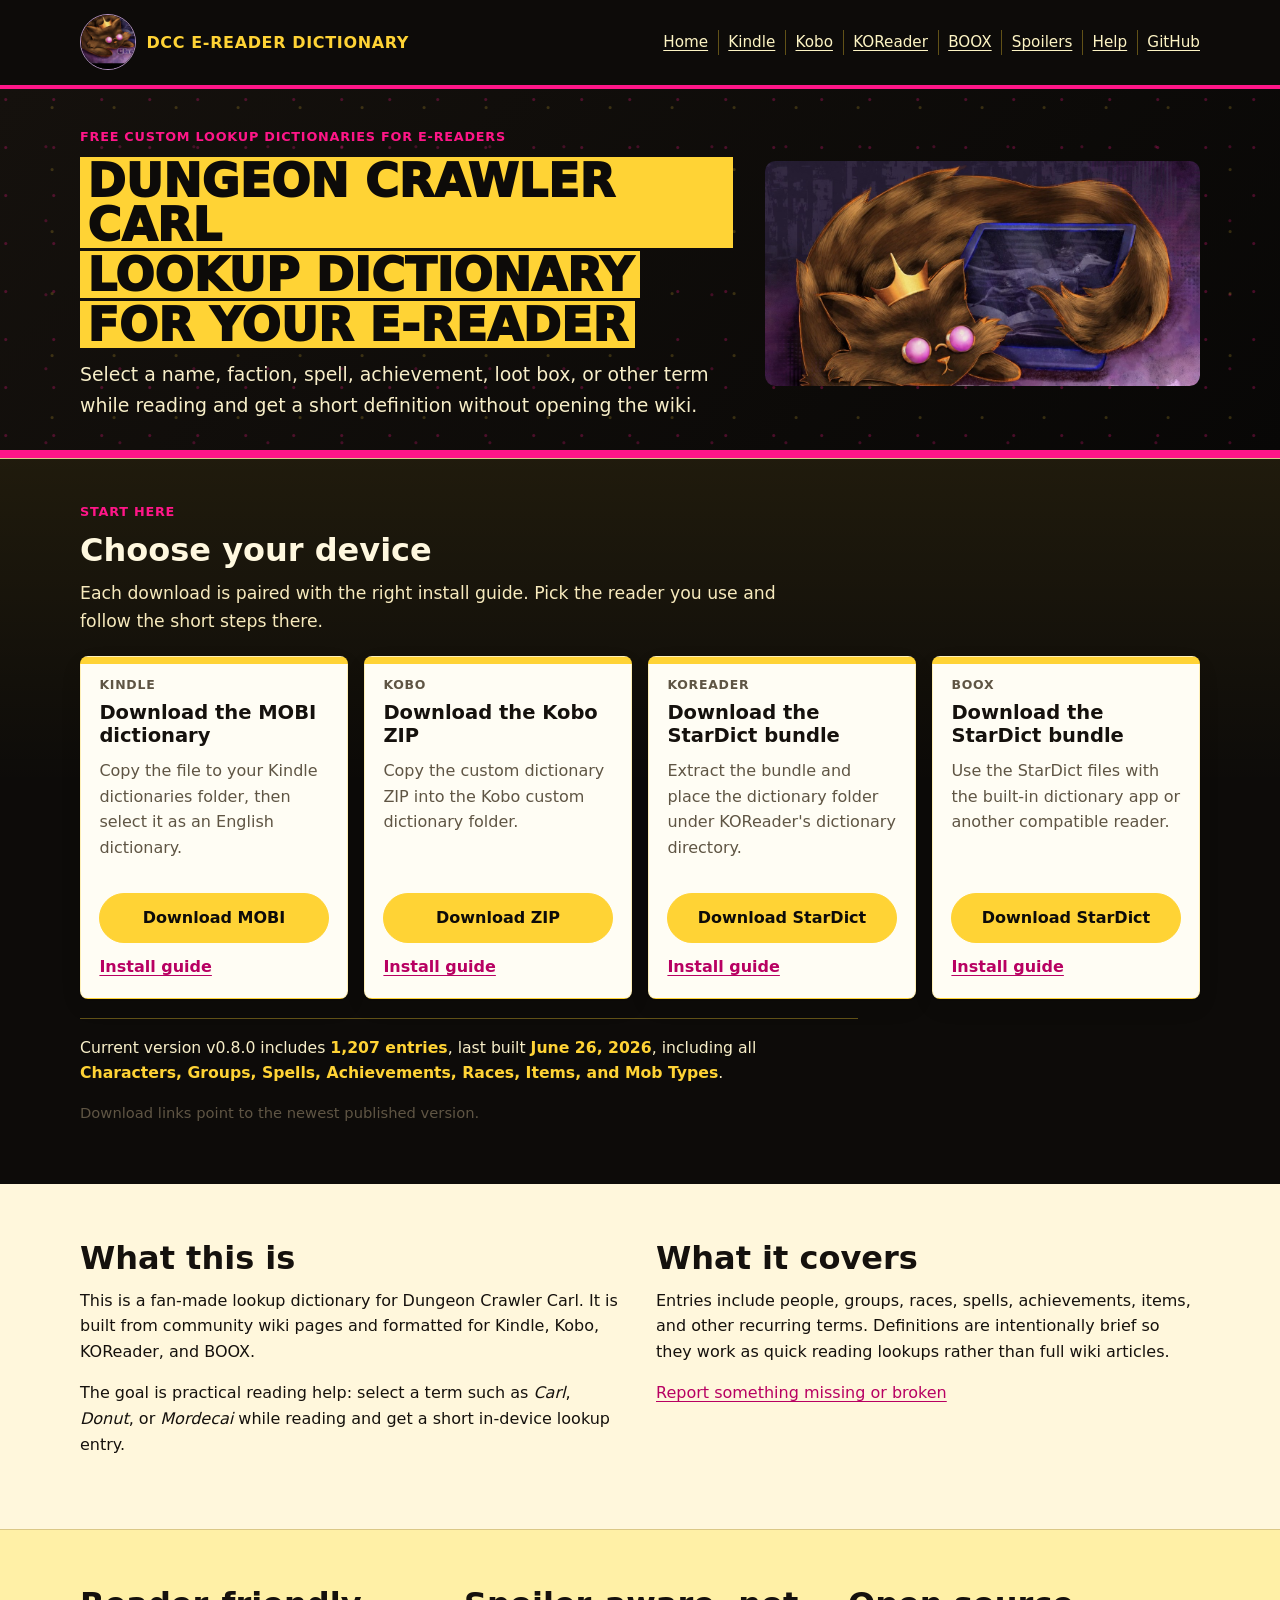
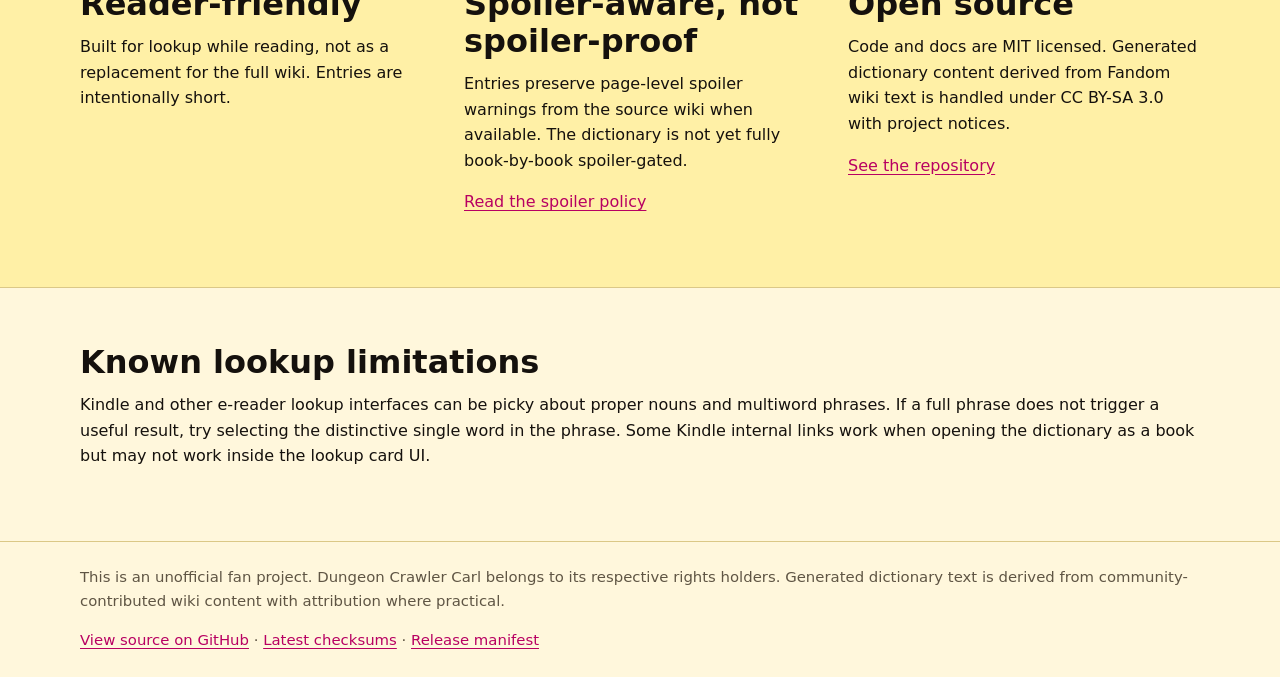
==== commit 822a5241: "replacing LLM-generated logo with hand-drawn one" ====
--- a/docs/index.html
+++ b/docs/index.html
@@ -3,6 +3,14 @@
     <head>
       <meta charset="utf-8">
       <meta name="viewport" content="width=device-width, initial-scale=1">
+      <link rel="icon" href="/dungeon-crawler-carl-dict/assets/favicon.ico" sizes="any">
+      <link rel="icon" type="image/png" sizes="48x48" href="/dungeon-crawler-carl-dict/assets/favicon-48x48.png">
+      <link rel="icon" type="image/png" sizes="32x32" href="/dungeon-crawler-carl-dict/assets/favicon-32x32.png">
+      <link rel="icon" type="image/png" sizes="16x16" href="/dungeon-crawler-carl-dict/assets/favicon-16x16.png">
+      <link rel="apple-touch-icon" sizes="180x180" href="/dungeon-crawler-carl-dict/assets/apple-touch-icon.png">
+      <link rel="manifest" href="/dungeon-crawler-carl-dict/assets/site.webmanifest">
+      <meta name="theme-color" content="#000000">
+
       <title>Dungeon Crawler Carl Lookup Dictionary</title>
       <meta name="description" content="Free e-reader lookup dictionary downloads and install guides for Kindle, Kobo, KOReader, and BOOX.">
       <link rel="canonical" href="https://jmcguire.github.io/dungeon-crawler-carl-dict/">
@@ -11,11 +19,11 @@
       <meta property="og:description" content="Free e-reader lookup dictionary downloads and install guides for Kindle, Kobo, KOReader, and BOOX.">
       <meta property="og:url" content="https://jmcguire.github.io/dungeon-crawler-carl-dict/">
       <meta property="og:image" content="https://jmcguire.github.io/dungeon-crawler-carl-dict/assets/social-card.jpg">
-      <meta property="og:image:width" content="1774">
-      <meta property="og:image:height" content="887">
-      <meta property="og:image:alt" content="Dungeon Crawler Carl lookup dictionary banner with Carl, Princess Donut, and e-reader download text.">
+      <meta property="og:image:width" content="1600">
+      <meta property="og:image:height" content="900">
+      <meta property="og:image:alt" content="Dungeon Crawler Carl Character Dictionary artwork featuring a crowned cat with pink glasses beside an e-reader.">
       <meta name="twitter:image" content="https://jmcguire.github.io/dungeon-crawler-carl-dict/assets/social-card.jpg">
-      <meta name="twitter:image:alt" content="Dungeon Crawler Carl lookup dictionary banner with Carl, Princess Donut, and e-reader download text.">
+      <meta name="twitter:image:alt" content="Dungeon Crawler Carl Character Dictionary artwork featuring a crowned cat with pink glasses beside an e-reader.">
       <meta name="twitter:card" content="summary_large_image">
       <meta name="google-site-verification" content="6KYwPrCHCxUuJw46l6IV0pWJskL85fET1DOc3cIApsE" />
       <link rel="stylesheet" href="styles.css">
@@ -44,7 +52,8 @@
       <a class="skip-link" href="#main">Skip to content</a>
       <header class="site-header">
         <div class="container header-inner">
-          <a class="brand" href="index.html">DCC E-reader Dictionary</a>
+          <a class="brand" href="index.html"><img class="brand-logo" src="assets/logo.png" alt="" width="56" height="56">
+            <span>DCC E-reader Dictionary</span></a>
 
         <nav class="site-nav" aria-label="Primary navigation">
           <a href="index.html">Home</a>
@@ -61,7 +70,8 @@
       </header>
       <main id="main">
         <section class="hero">
-  <div class="container hero-copy">
+  <div class="container hero-layout">
+    <div class="hero-copy">
     <p class="eyebrow">Free custom lookup dictionaries for e-readers</p>
     <h1>
       <span>Dungeon Crawler Carl</span>
@@ -69,6 +79,10 @@
       <span>for your e-reader</span>
     </h1>
     <p class="lede">Select a name, faction, spell, achievement, loot box, or other term while reading and get a short definition without opening the wiki.</p>
+    </div>
+    <div class="hero-art">
+      <img src="assets/banner.jpg" alt="A crowned cat wearing pink glasses curls around an e-reader." width="1600" height="900" fetchpriority="high">
+    </div>
   </div>
 </section>
 
@@ -125,9 +139,7 @@
         </div>
       </article>
     </div>
-    <!-- release-status:start -->
-    <p class="release-status">Current version v0.8.0 includes <strong>1,207 entries</strong>, last built <strong>June 26, 2026</strong>, including all <strong>Characters, Groups, Spells, Achievements, Races, Items, and Mob Types</strong>.</p>
-    <!-- release-status:end -->
+    <p class="release-status" id="release-status">Current version v0.8.0 includes <strong>1,207 entries</strong>, last built <strong>June 26, 2026</strong>, including all <strong>Characters, Groups, Spells, Achievements, Races, Items, and Mob Types</strong>.</p>
     <p class="small release-note">Download links point to the newest published version.</p>
   </div>
 </section>
@@ -180,5 +192,56 @@
           <p><a href="https://github.com/jmcguire/dungeon-crawler-carl-dict">View source on GitHub</a> · <a href="https://github.com/jmcguire/dungeon-crawler-carl-dict/releases/latest/download/SHA256SUMS.txt">Latest checksums</a> · <a href="https://github.com/jmcguire/dungeon-crawler-carl-dict/releases/latest/download/release-manifest.json">Release manifest</a></p>
         </div>
       </footer>
+      <script>
+      (() => {
+        const status = document.getElementById("release-status");
+        const releaseApiUrl = "https://api.github.com/repos/jmcguire/dungeon-crawler-carl-dict/releases/latest";
+        if (!status) return;
+
+        const humanJoin = (items) => {
+          if (items.length < 2) return items[0] || "";
+          if (items.length === 2) return `${items[0]} and ${items[1]}`;
+          return `${items.slice(0, -1).join(", ")}, and ${items[items.length - 1]}`;
+        };
+        const append = (text, strong = false) => {
+          const node = strong ? document.createElement("strong") : document.createTextNode(text);
+          if (strong) node.textContent = text;
+          status.appendChild(node);
+        };
+
+        fetch(releaseApiUrl, { cache: "no-store" })
+          .then((response) => {
+            if (!response.ok) throw new Error(`manifest request failed: ${response.status}`);
+            return response.json();
+          })
+          .then((release) => {
+            const match = String(release.body || "").match(/<!-- dictionary-status:(\{.*?\}) -->/s);
+            if (!match) throw new Error("release status metadata is unavailable");
+            const metadata = JSON.parse(match[1]);
+            const categories = (metadata.categories || []).map((category) =>
+              String(category).replace(/^Category:/, "").replaceAll("_", " ")
+            );
+            const date = new Intl.DateTimeFormat("en", {
+              year: "numeric",
+              month: "long",
+              day: "numeric",
+              timeZone: "UTC",
+            }).format(new Date(metadata.built_at));
+            status.replaceChildren();
+            append(`Current version ${release.tag_name} includes `);
+            append(`${Number(metadata.entry_count).toLocaleString("en-US")} entries`, true);
+            append(", last built ");
+            append(date, true);
+            if (categories.length) {
+              append(", including all ");
+              append(humanJoin(categories), true);
+            }
+            append(".");
+          })
+          .catch(() => {
+            // Keep the checked-in release text when the network is unavailable.
+          });
+      })();
+      </script>
     </body>
     </html>
--- a/docs/styles.css
+++ b/docs/styles.css
@@ -92,6 +92,10 @@
 }
 
 .brand {
+  display: inline-flex;
+  align-items: center;
+  gap: 0.65rem;
+  max-width: 100%;
   font-weight: 800;
   color: var(--yellow);
   text-decoration: none;
@@ -543,3 +547,44 @@
     scroll-behavior: auto;
   }
 }
+
+/* Shared cat mark and artwork alongside the original homepage heading. */
+.brand-logo {
+  width: 56px;
+  height: 56px;
+  flex: 0 0 56px;
+  border-radius: 50%;
+  border: 1px solid #b696c6;
+}
+.hero-layout {
+  display: grid;
+  grid-template-columns: minmax(0, 3fr) minmax(0, 2fr);
+  align-items: center;
+  gap: 2rem;
+}
+.hero-copy { min-width: 0; }
+.hero-layout h1 { font-size: clamp(2rem, 3.6vw, 3rem); }
+.hero-art {
+  position: relative;
+  overflow: hidden;
+  aspect-ratio: 1.93;
+  border-radius: 0.65rem;
+}
+/* Frame the illustration, trimming the lettering already covered by the heading. */
+.hero-art img {
+  position: absolute;
+  width: 133.333%;
+  max-width: none;
+  height: auto;
+  left: -13.333%;
+  top: -17%;
+}
+@media (max-width: 800px) {
+  .hero-layout { grid-template-columns: 1fr; gap: 1.25rem; }
+  .hero-art { width: min(100%, 480px); }
+}
+@media (max-width: 520px) {
+  .brand { font-size: 0.85rem; letter-spacing: 0.02em; }
+  .brand-logo { width: 44px; height: 44px; flex-basis: 44px; }
+  .hero-layout h1 { font-size: 2rem; }
+}
